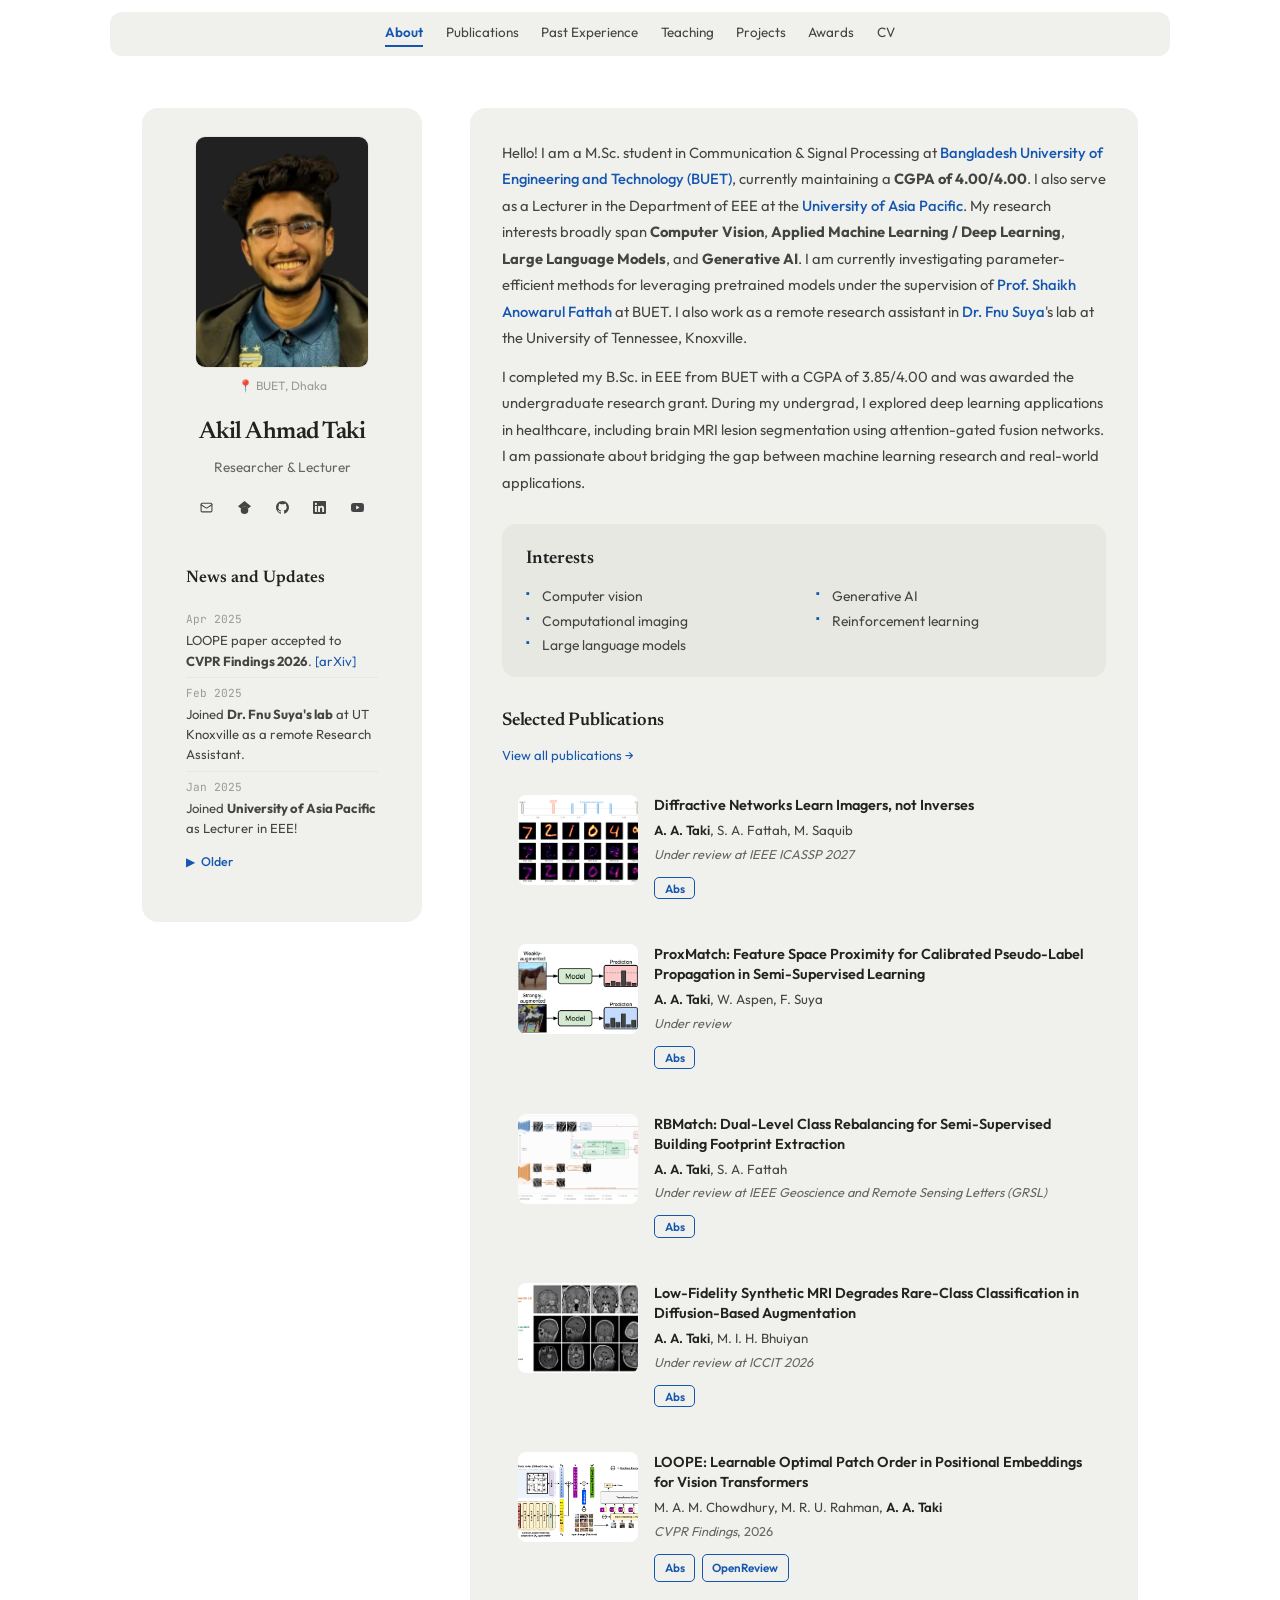
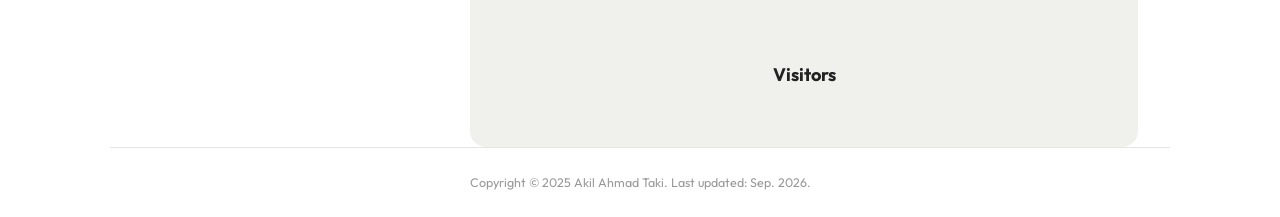
==== index.html @ 706e6439 "added" ====
<!DOCTYPE html>
<html lang="en">
<head>
<meta charset="UTF-8">
<meta name="viewport" content="width=device-width, initial-scale=1.0">
<title>Akil Ahmad Taki</title>
<link href="https://fonts.googleapis.com/css2?family=Newsreader:ital,wght@0,400;0,500;0,600;1,400&family=Outfit:wght@300;400;500;600&family=JetBrains+Mono:wght@400&display=swap" rel="stylesheet">
<link rel="icon" type="image/png" href="favicon.png">
<link rel="stylesheet" href="style.css">
<link rel="stylesheet" href="publications.css">
<link rel="stylesheet" href="about.css">
</head>
<body>

<!-- Navigation -->
<nav>
  <div class="nav-inner">
    <div class="nav-links">
      <a href="index.html" class="active">About</a>
      <a href="publications.html">Publications</a>
      <a href="past-experience.html">Past Experience</a>
      <a href="teaching.html">Teaching</a>
      <a href="projects.html">Projects</a>
      <a href="awards.html">Awards</a>
      <a href="assets/Akil_Ahmad_Taki_CV.pdf" target="_blank">CV</a>
    </div>
  </div>
</nav>

<!-- Two-column layout -->
<div class="home-layout">

  <!-- ════ LEFT SIDEBAR ════ -->
  <aside class="sidebar">

    <div class="photo-frame">
      <img src="pp.jpg" alt="Akil Ahmad Taki">
    </div>
    <div class="photo-caption">📍 BUET, Dhaka</div>

    <div class="sidebar-name">Akil Ahmad Taki</div>
    <div class="sidebar-title">Researcher &amp; Lecturer</div>

    <div class="sidebar-social">
      <a href="mailto:akilahmadtaki.eee.buet@gmail.com" title="Email">
        <svg xmlns="http://www.w3.org/2000/svg" width="20" height="20" viewBox="0 0 24 24" fill="none" stroke="currentColor" stroke-width="2" stroke-linecap="round" stroke-linejoin="round"><rect x="2" y="4" width="20" height="16" rx="2"/><path d="m22 7-8.97 5.7a1.94 1.94 0 0 1-2.06 0L2 7"/></svg>
      </a>
      <a href="https://scholar.google.com/citations?user=akil.ahmad.taki" target="_blank" title="Google Scholar">
        <svg xmlns="http://www.w3.org/2000/svg" width="20" height="20" viewBox="0 0 24 24" fill="currentColor"><path d="M5.242 13.769L0 9.5 12 0l12 9.5-5.242 4.269C17.548 11.249 14.978 9.5 12 9.5c-2.977 0-5.548 1.748-6.758 4.269zM12 10a7 7 0 1 0 0 14 7 7 0 0 0 0-14z"/></svg>
      </a>
      <a href="https://github.com/akilahmadtaki" target="_blank" title="GitHub">
        <svg xmlns="http://www.w3.org/2000/svg" width="20" height="20" viewBox="0 0 24 24" fill="currentColor"><path d="M12 0C5.374 0 0 5.373 0 12c0 5.302 3.438 9.8 8.207 11.387.599.111.793-.261.793-.577v-2.234c-3.338.726-4.033-1.416-4.033-1.416-.546-1.387-1.333-1.756-1.333-1.756-1.089-.745.083-.729.083-.729 1.205.084 1.839 1.237 1.839 1.237 1.07 1.834 2.807 1.304 3.492.997.107-.775.418-1.305.762-1.604-2.665-.305-5.467-1.334-5.467-5.931 0-1.311.469-2.381 1.236-3.221-.124-.303-.535-1.524.117-3.176 0 0 1.008-.322 3.301 1.23A11.509 11.509 0 0 1 12 5.803c1.02.005 2.047.138 3.006.404 2.291-1.552 3.297-1.23 3.297-1.23.653 1.653.242 2.874.118 3.176.77.84 1.235 1.911 1.235 3.221 0 4.609-2.807 5.624-5.479 5.921.43.372.823 1.102.823 2.222v3.293c0 .319.192.694.801.576C20.566 21.797 24 17.3 24 12c0-6.627-5.373-12-12-12z"/></svg>
      </a>
      <a href="https://linkedin.com/in/akil-ahmad-taki" target="_blank" title="LinkedIn">
        <svg xmlns="http://www.w3.org/2000/svg" width="20" height="20" viewBox="0 0 24 24" fill="currentColor"><path d="M20.447 20.452h-3.554v-5.569c0-1.328-.027-3.037-1.852-3.037-1.853 0-2.136 1.445-2.136 2.939v5.667H9.351V9h3.414v1.561h.046c.477-.9 1.637-1.85 3.37-1.85 3.601 0 4.267 2.37 4.267 5.455v6.286zM5.337 7.433a2.062 2.062 0 0 1-2.063-2.065 2.064 2.064 0 1 1 2.063 2.065zm1.782 13.019H3.555V9h3.564v11.452zM22.225 0H1.771C.792 0 0 .774 0 1.729v20.542C0 23.227.792 24 1.771 24h20.451C23.2 24 24 23.227 24 22.271V1.729C24 .774 23.2 0 22.222 0h.003z"/></svg>
      </a>
      <a href="https://youtube.com/@YOUR_CHANNEL" target="_blank" title="YouTube">
        <svg xmlns="http://www.w3.org/2000/svg" width="20" height="20" viewBox="0 0 24 24" fill="currentColor"><path d="M23.498 6.186a3.016 3.016 0 0 0-2.122-2.136C19.505 3.545 12 3.545 12 3.545s-7.505 0-9.377.505A3.017 3.017 0 0 0 .502 6.186C0 8.07 0 12 0 12s0 3.93.502 5.814a3.016 3.016 0 0 0 2.122 2.136c1.871.505 9.376.505 9.376.505s7.505 0 9.377-.505a3.015 3.015 0 0 0 2.122-2.136C24 15.93 24 12 24 12s0-3.93-.502-5.814zM9.545 15.568V8.432L15.818 12l-6.273 3.568z"/></svg>
      </a>
    </div>

    <!-- News -->
    <div class="sidebar-news">
      <h3>News and Updates</h3>
      <ul class="sidebar-news-list">
        <li>
          <span class="news-date">Apr 2025</span>
          LOOPE paper accepted to <strong>CVPR Findings 2026</strong>. <a href="https://doi.org/10.48550/arXiv.2504.14386" target="_blank">[arXiv]</a>
        </li>
        <li>
          <span class="news-date">Feb 2025</span>
          Joined <strong>Dr. Fnu Suya's lab</strong> at UT Knoxville as a remote Research Assistant.
        </li>
        <li>
          <span class="news-date">Jan 2025</span>
          Joined <strong>University of Asia Pacific</strong> as Lecturer in EEE!
        </li>
      </ul>

      <button class="news-toggle" onclick="document.querySelector('.news-older').classList.toggle('open'); this.querySelector('.arrow').textContent = this.querySelector('.arrow').textContent === '▶' ? '▼' : '▶'">
        <span class="arrow">▶</span> Older
      </button>

      <div class="news-older">
        <ul class="sidebar-news-list">
          <li>
            <span class="news-date">2025</span>
            Two journal papers published in <strong>Scientific Reports</strong> and <strong>Results in Engineering</strong>.
          </li>
          <li>
            <span class="news-date">Oct 2024</span>
            Started M.Sc. in Communication &amp; Signal Processing at <strong>BUET</strong>.
          </li>
          <li>
            <span class="news-date">Aug 2024</span>
            Joined <strong>Daffodil International University</strong> as Lecturer.
          </li>
          <li>
            <span class="news-date">Jul 2024</span>
            Graduated B.Sc. in EEE from <strong>BUET</strong> with CGPA 3.85/4.00.
          </li>
          <li>
            <span class="news-date">2024</span>
            Paper accepted at <strong>ICEEICT 2024</strong>. <a href="https://doi.org/10.1109/ICEEICT62016.2024.10534354" target="_blank">[DOI]</a>
          </li>
          <li>
            <span class="news-date">Mar 2024</span>
            Participated in <strong>IEEE VIP CUP</strong> — OCT image denoising.
          </li>
        </ul>
      </div>
    </div>

  </aside>

  <!-- ════ RIGHT MAIN CONTENT ════ -->
  <main class="main-content">

    <!-- About -->
    <p class="about-text">
      Hello! I am a M.Sc. student in Communication &amp; Signal Processing at
      <a href="https://www.buet.ac.bd/" target="_blank">Bangladesh University of Engineering and Technology (BUET)</a>,
      currently maintaining a <strong>CGPA of 4.00/4.00</strong>. I also serve as a Lecturer in the Department of EEE at the
      <a href="https://www.uap-bd.edu/" target="_blank">University of Asia Pacific</a>.
      My research interests broadly span <strong>Computer Vision</strong>,
      <strong>Applied Machine Learning / Deep Learning</strong>,
      <strong>Large Language Models</strong>, and <strong>Generative AI</strong>.
      I am currently investigating parameter-efficient methods for leveraging pretrained models under the supervision of
      <a href="https://eee.buet.ac.bd/faculty/dr-shaikh-anowarul-fattah/" target="_blank">Prof. Shaikh Anowarul Fattah</a>
      at BUET. I also work as a remote research assistant in
      <a href="https://fsuya.org/" target="_blank">Dr. Fnu Suya</a>'s lab at the University of Tennessee, Knoxville.
    </p>

    <p class="about-text">
      I completed my B.Sc. in EEE from BUET with a CGPA of 3.85/4.00 and was awarded the
      undergraduate research grant. During my undergrad, I explored deep learning applications
      in healthcare, including brain MRI lesion segmentation using attention-gated fusion networks.
      I am passionate about bridging the gap between machine learning research and real-world applications.
    </p>

    <!-- ══ Research Interests Box ══ -->
    <div class="interest-box">
      <h2 class="interest-title">Interests</h2>
      <ul class="interest-list">
        <!-- <li>Parameter-efficient fine-tuning</li> -->
        <!-- <li>Semi-supervised learning</li> -->
        <li>Computer vision </li>
        <!-- <li>Medical image analysis</li> -->
        <li>Computational imaging</li>
        <li>Large language models</li>
        <li>Generative AI</li>
        <li>Reinforcement learning</li>

      </ul>
    </div>

    <!-- ══ Selected Publications ══ -->
    <h2 class="section-title">Selected Publications</h2>
    <p class="viewall-link"><a href="publications.html">View all publications &rarr;</a></p>

    <div class="pub-entry">
      <div class="pub-thumb">
        <img src="images/op1.png" alt="Diffractive optical networks">
      </div>
      <div class="pub-content">
        <h3>Diffractive Networks Learn Imagers, not Inverses</h3>
        <p class="pub-auth"><em>A. A. Taki</em>, S. A. Fattah, M. Saquib</p>
        <p class="pub-place"><em>Under review at IEEE ICASSP 2027</em></p>
        <div class="pub-badges">
          <button class="badge abs-btn" onclick="toggleAbs(this)">Abs</button>
        </div>
        <div class="pub-abstract">
          We show that diffractive optical networks trained for reconstruction through random phase diffusers learn generic imaging operators rather than diffuser-specific inverses, using trainable phase-only layers and differentiable wave propagation.
        </div>
      </div>
    </div>

    <div class="pub-entry">
      <div class="pub-thumb">
        <img src="images/pm1.png" alt="ProxMatch semi-supervised learning">
      </div>
      <div class="pub-content">
        <h3>ProxMatch: Feature Space Proximity for Calibrated Pseudo-Label Propagation in Semi-Supervised Learning</h3>
        <p class="pub-auth"><em>A. A. Taki</em>, W. Aspen, F. Suya</p>
        <p class="pub-place"><em>Under review</em></p>
        <div class="pub-badges">
          <button class="badge abs-btn" onclick="toggleAbs(this)">Abs</button>
        </div>
        <div class="pub-abstract">
          Unlabeled data points should be selected for training only when they lie close to labeled points in feature space, as proximity indicates higher prediction confidence. We use this principle to calibrate pseudo-label propagation in semi-supervised learning.
        </div>
      </div>
    </div>

    <div class="pub-entry">
      <div class="pub-thumb">
        <img src="images/rb1.png" alt="RBMatch building footprint extraction">
      </div>
      <div class="pub-content">
        <h3>RBMatch: Dual-Level Class Rebalancing for Semi-Supervised Building Footprint Extraction</h3>
        <p class="pub-auth"><em>A. A. Taki</em>, S. A. Fattah</p>
        <p class="pub-place"><em>Under review at IEEE Geoscience and Remote Sensing Letters (GRSL)</em></p>
        <div class="pub-badges">
          <button class="badge abs-btn" onclick="toggleAbs(this)">Abs</button>
        </div>
        <div class="pub-abstract">
          A class-rebalancing self-training framework for semi-supervised building footprint extraction, combining adaptive thresholding, confidence-aware loss reweighting, and distribution alignment at both pixel and image levels.
        </div>
      </div>
    </div>

    <div class="pub-entry">
      <div class="pub-thumb">
        <img src="images/mr1.png" alt="Synthetic MRI diffusion augmentation">
      </div>
      <div class="pub-content">
        <h3>Low-Fidelity Synthetic MRI Degrades Rare-Class Classification in Diffusion-Based Augmentation</h3>
        <p class="pub-auth"><em>A. A. Taki</em>, M. I. H. Bhuiyan</p>
        <p class="pub-place"><em>Under review at ICCIT 2026</em></p>
        <div class="pub-badges">
          <button class="badge abs-btn" onclick="toggleAbs(this)">Abs</button>
        </div>
        <div class="pub-abstract">
          We show that low-fidelity synthetic MRI generated by few-shot adapted diffusion models degrades rare-class classification performance, with LoRA-adapted Stable Diffusion failing to capture MRI global intensity structure that a from-scratch diffusion model resolves.
        </div>
      </div>
    </div>

    <div class="pub-entry">
      <div class="pub-thumb">
        <img src="images/loop1.png" alt="LOOPE positional embeddings">
      </div>
      <div class="pub-content">
        <h3>LOOPE: Learnable Optimal Patch Order in Positional Embeddings for Vision Transformers</h3>
        <p class="pub-auth">M. A. M. Chowdhury, M. R. U. Rahman, <em>A. A. Taki</em></p>
        <p class="pub-place"><em>CVPR Findings</em>, 2026</p>
        <div class="pub-badges">
          <button class="badge abs-btn" onclick="toggleAbs(this)">Abs</button>
          <a href="https://doi.org/10.48550/arXiv.2504.14386" target="_blank" class="badge">OpenReview</a>
        </div>
        <div class="pub-abstract">
          We propose a novel method to determine optimal patch ordering for spatial position embeddings in Vision Transformers, ensuring minimal loss of positional information while maintaining computational efficiency. We also introduce a controlled experiment using minimal pixel configurations to analyse the behaviour of different positional encodings.
        </div>
      </div>
    </div>

    <!-- Visitor Map -->
    <div class="visitor-map">
      <h3>Visitors</h3>
      <script type="text/javascript" id="mapmyvisitors" src="https://mapmyvisitors.com/map.js?cl=000000&w=800&t=n&d=4zmxsecRHGD5eDYR2ypuUjG4uauy2ut8uDnkuDLKRHQ&co=f0f0ec&ct=443636"></script>
    </div>

  </main>

</div>

<!-- Footer -->
<div class="home-footer">
  Copyright &copy; 2025 Akil Ahmad Taki. Last updated: Sep. 2026.
</div>

<script>
function toggleAbs(btn) {
  var abs = btn.closest('.pub-content').querySelector('.pub-abstract');
  abs.classList.toggle('open');
  btn.classList.toggle('active');
}
</script>

</body>
</html>
---- style.css ----
:root {
  --bg: #ffffff;
  --text: #222;
  --text-mid: #444;
  --text-light: #666;
  --text-muted: #999;
  --accent: #1557b0;
  --accent-hover: #0d3d80;
  --border: #e5e5e5;
  --sidebar-bg: #f8f8f6;
  --serif: 'Newsreader', Georgia, serif;
  --sans: 'Outfit', 'Segoe UI', sans-serif;
  --mono: 'JetBrains Mono', monospace;
}

* { margin: 0; padding: 0; box-sizing: border-box; }
html { scroll-behavior: smooth; }

body {
  font-family: var(--sans);
  background: var(--bg);
  color: var(--text);
  font-size: 15.5px;
  line-height: 1.7;
  -webkit-font-smoothing: antialiased;
}

a { color: var(--accent); text-decoration: none; }
a:hover { color: var(--accent-hover); text-decoration: underline; }

/* ── Top Nav ── */
/* nav {
  border-bottom: 1px solid var(--border);
  background: var(--bg);
  position: sticky;
  top: 0;
  z-index: 100;
}
.nav-inner {
  max-width: 1060px;
  margin: 0 auto;
  padding: 0 2rem;
  display: flex;
  align-items: center;
  justify-content: center;
  height: 52px;
} */
 /* ── Top Nav ── */
nav {
  background: var(--bg);
  position: sticky;
  top: 0;
  z-index: 100;
  padding: .75rem 2rem;
}
.nav-inner {
  max-width: 1060px;
  margin: 0 auto;
  padding: 0 1.5rem;
  display: flex;
  align-items: center;
  justify-content: center;
  height: 44px;
  background: #f0f0ec;
  border-radius: 12px;
}
.nav-links { display: flex; gap: 1.4rem; flex-wrap: wrap; justify-content: center; }
.nav-links a {
  font-size: .84rem;
  font-weight: 400;
  color: var(--text-mid);
  text-decoration: none;
  padding-bottom: 2px;
}
.nav-links a:hover { color: var(--accent); text-decoration: none; }
.nav-links a.active {
  color: var(--accent);
  font-weight: 600;
  border-bottom: 2px solid var(--accent);
}

/* ── Two-column Home Layout ── */
.home-layout {
  max-width: 1060px;
  margin: 0 auto;
  padding: 2.5rem 2rem 0;
  display: grid;
  grid-template-columns: 280px 1fr;
  gap: 3rem;
  align-items: start;
}

/* ── Left Sidebar ── */
/* ── Left Sidebar ── */
.sidebar {
  position: sticky;
  top: 70px;
  background: #f0f0ec;
  border-radius: 16px;
  padding: 1.75rem 1.5rem;
}
.sidebar .photo-frame {
  width: 75%;
  margin: 0 auto;
  aspect-ratio: 3/4;
  border-radius: 10px;
  overflow: hidden;
  background: transparent;
  border: 1px solid var(--border);
}
/* .sidebar .photo-frame {
  width: 75%;
  aspect-ratio: 3/4;
  border-radius: 10px;
  overflow: hidden;
  background: linear-gradient(135deg, #e8eef5, #f0eeea);
  display: flex;
  align-items: center;
  justify-content: center;
  border: 1px solid var(--border);
} */
.sidebar .photo-frame img {
  width: 100%;
  height: 100%;
  object-fit: cover;
}
.sidebar .photo-frame .initials {
  font-family: var(--serif);
  font-size: 3rem;
  font-weight: 600;
  color: var(--accent);
  opacity: .35;
}
.sidebar .photo-caption {
  font-size: .75rem;
  color: var(--text-muted);
  text-align: center;
  margin-top: .5rem;
}
.sidebar .sidebar-name {
  font-family: var(--serif);
  font-size: 1.5rem;
  font-weight: 600;
  text-align: center;
  margin-top: 1rem;
  letter-spacing: -.02em;
}
.sidebar .sidebar-title {
  font-size: .85rem;
  color: var(--text-light);
  text-align: center;
  margin-top: .15rem;
}

/* Sidebar social icons */
.sidebar-social {
  display: flex;
  justify-content: center;
  gap: .75rem;
  margin-top: 1rem;
  flex-wrap: wrap;
}
/* 

*/
.sidebar-social a {
  display: inline-flex;
  align-items: center;
  color: var(--text-mid);
  padding: .4rem;
  transition: all .2s;
}
.sidebar-social a:hover {
  color: var(--accent);
  border-color: var(--accent);
  text-decoration: none;
}
.sidebar-social a svg { width: 13px; height: 13px; flex-shrink: 0; }

/* Sidebar News */
/* Sidebar News */
.sidebar-news {
  margin-top: 1.5rem;
  padding: 1.25rem 1.25rem;
  background: #f0f0ec;
  border-radius: 14px;
}
.sidebar-news h3 {
  font-family: var(--serif);
  font-size: 1.05rem;
  font-weight: 600;
  margin-bottom: .75rem;
}
.sidebar-news-list { list-style: none; }
.sidebar-news-list li {
  padding: .4rem 0;
  font-size: .82rem;
  color: var(--text-mid);
  line-height: 1.55;
}
.sidebar-news-list li + li { border-top: 1px solid rgba(0,0,0,.04); }
.sidebar-news-list .news-date {
  font-family: var(--mono);
  font-size: .7rem;
  color: var(--text-muted);
  display: block;
  margin-bottom: .1rem;
}
.news-toggle {
  display: inline-flex;
  align-items: center;
  gap: .35rem;
  font-size: .78rem;
  font-weight: 500;
  color: var(--accent);
  cursor: pointer;
  margin-top: .4rem;
  padding: .2rem 0;
  border: none;
  background: none;
  font-family: var(--sans);
}
.news-toggle:hover { text-decoration: underline; }
.news-older { display: none; }
.news-older.open { display: block; }

/* ── Right Main Content ── */
/* ── Right Main Content ── */
.main-content {
  min-width: 0;
  background: #f0f0ec;
  border-radius: 16px;
  padding: 2rem 2rem;
}
/* .main-content {
  min-width: 0;
} */
.main-content .about-text {
  font-size: .92rem;
  color: var(--text-mid);
  line-height: 1.8;
}
.main-content .about-text a { font-weight: 500; }
.main-content .about-text + .about-text { margin-top: .75rem; }

/* ── Divider ── */
hr {
  border: none;
  border-top: 1px solid var(--border);
  margin: 2rem 0;
}

/* ── Section titles ── */
.section-title {
  font-family: var(--serif);
  font-size: 1.15rem;
  font-weight: 600;
  margin-bottom: 1rem;
  letter-spacing: -.01em;
  color: var(--text);
}

/* ── Publications ── */
.pub-item { padding: .75rem 0; }
.pub-item + .pub-item { border-top: 1px solid rgba(0,0,0,.04); }
.pub-item h3 { font-size: .88rem; font-weight: 600; line-height: 1.45; color: var(--text); }
.pub-item h3 a { color: var(--text); }
.pub-item h3 a:hover { color: var(--accent); }
.pub-authors { font-size: .8rem; color: var(--text-light); margin-top: .2rem; line-height: 1.55; }
.pub-authors .me { font-weight: 600; color: var(--text); }
.pub-venue { font-size: .78rem; color: var(--text-muted); font-style: italic; margin-top: .15rem; }
.pub-links { margin-top: .35rem; display: flex; gap: .6rem; }
.pub-links a { font-size: .76rem; font-weight: 500; color: var(--accent); }

/* ── Single-column container for sub-pages ── */
.container {
  max-width: 860px;
  margin: 0 auto;
  padding: 0 2rem;
}

/* ── Page Header (for sub-pages) ── */
.page-header {
  padding: 2.5rem 0 1.5rem;
}
.page-header h1 {
  font-family: var(--serif);
  font-size: 2rem;
  font-weight: 600;
  letter-spacing: -.02em;
}
.page-header p {
  font-size: .92rem;
  color: var(--text-light);
  margin-top: .25rem;
}

/* ── Research ── */
.research-item { padding: .75rem 0; }
.research-item + .research-item { border-top: 1px solid rgba(0,0,0,.04); }
.research-item h3 { font-size: .9rem; font-weight: 600; color: var(--text); line-height: 1.4; }
.research-item .r-meta { font-size: .82rem; color: var(--text-light); margin-top: .15rem; }
.research-item p { font-size: .85rem; color: var(--text-mid); margin-top: .3rem; line-height: 1.6; }

/* ── Teaching ── */
.teach-item { padding: 1rem 0; }
.teach-item + .teach-item { border-top: 1px solid rgba(0,0,0,.04); }
.teach-item h3 { font-size: .92rem; font-weight: 600; color: var(--text); }
.teach-item .t-meta { font-size: .82rem; color: var(--text-light); margin-top: .15rem; }
.teach-item p { font-size: .85rem; color: var(--text-mid); margin-top: .3rem; line-height: 1.6; }

/* ── Projects ── */
.project-item { padding: 1rem 0; }
.project-item + .project-item { border-top: 1px solid rgba(0,0,0,.04); }
.project-item h3 { font-size: .92rem; font-weight: 600; color: var(--text); line-height: 1.4; }
.project-item .p-tech { font-size: .76rem; color: var(--accent); margin-top: .2rem; font-weight: 500; }
.project-item p { font-size: .85rem; color: var(--text-mid); margin-top: .3rem; line-height: 1.6; }
.project-item .p-supervisor { font-size: .8rem; color: var(--text-muted); margin-top: .3rem; font-style: italic; }

/* ── Education ── */
.edu-item { display: flex; justify-content: space-between; padding: .75rem 0; }
.edu-item + .edu-item { border-top: 1px solid rgba(0,0,0,.04); }
.edu-item h3 { font-size: .95rem; font-weight: 600; }
.edu-degree { font-size: .85rem; color: var(--text-mid); margin-top: .1rem; }
.edu-gpa { font-family: var(--mono); font-size: .82rem; color: var(--accent); white-space: nowrap; align-self: center; }

/* ── Skills ── */
.skills-grid {
  display: grid;
  grid-template-columns: repeat(auto-fill, minmax(200px, 1fr));
  gap: 1.25rem;
}
.skill-group h3 {
  font-size: .75rem;
  font-weight: 600;
  letter-spacing: .06em;
  text-transform: uppercase;
  color: var(--accent);
  margin-bottom: .35rem;
}
.skill-group p { font-size: .88rem; color: var(--text-mid); line-height: 1.6; }

/* ── Awards ── */
.award-list { list-style: none; }
.award-list li {
  padding: .45rem 0;
  font-size: .88rem;
  color: var(--text-mid);
  display: flex;
  align-items: baseline;
  gap: .6rem;
}
.award-list li + li { border-top: 1px solid rgba(0,0,0,.04); }
.award-list li::before {
  content: '\25C6';
  color: var(--accent);
  font-size: .5rem;
  flex-shrink: 0;
}

/* ── Visitor Map ── */
/* /* ── Visitor Map ── */
.visitor-map {
  margin-top: 2.5rem;
  padding: 1.5rem 0;
  text-align: center;
  width: 100%;
}

*/
.visitor-map h3 {
  font-family: var(--serif);
  font-size: 1rem;
  font-weight: 600;
  color: var(--text-light);
  margin-bottom: .75rem;
}

/* ── Footer ── */
footer {
  margin-top: 1.5rem;
  padding: 1.5rem 0;
  border-top: 1px solid var(--border);
  text-align: center;
  font-size: .78rem;
  color: var(--text-muted);
}

/* ── Home footer spans full width ── */
.home-footer {
  max-width: 1060px;
  margin: 0 auto;
  padding: 1.5rem 2rem;
  border-top: 1px solid var(--border);
  text-align: center;
  font-size: .78rem;
  color: var(--text-muted);
}

/* ── Responsive ── */
@media (max-width: 768px) {
  .home-layout {
    grid-template-columns: 1fr;
    gap: 1.5rem;
    padding: 1.5rem 1.25rem 0;
  }
  .sidebar {
    position: static;
    display: flex;
    flex-direction: column;
    align-items: center;
  }
  .sidebar .photo-frame { width: 180px; }
  .sidebar-news { width: 100%; }
  .nav-links { gap: .8rem; }
  .nav-links a { font-size: .76rem; }
  .container { padding: 0 1.25rem; }
  .edu-item { flex-direction: column; gap: .15rem; }
}

/* ── Fade-in animation ── */
@keyframes fadeIn {
  from { opacity: 0; transform: translateY(12px); }
  to { opacity: 1; transform: translateY(0); }
}
.sidebar { animation: fadeIn .5s ease both; }
.main-content { animation: fadeIn .5s ease both; animation-delay: .15s; }
.page-header, section { animation: fadeIn .5s ease both; }
section:nth-of-type(2) { animation-delay: .1s; }
section:nth-of-type(3) { animation-delay: .15s; }
section:nth-of-type(4) { animation-delay: .2s; }
---- publications.css ----
/* ══════════════════════════════════════
   PUBLICATIONS PAGE
   ══════════════════════════════════════ */

.year-heading {
  font-family: var(--serif);
  font-size: 1.5rem;
  font-weight: 600;
  color: var(--text);
  margin: 2rem 0 1rem;
  padding-bottom: .4rem;
  border-bottom: 2px solid var(--border);
}

.pub-entry {
  display: grid;
  grid-template-columns: 150px 1fr;
  gap: 1.25rem;
  padding: 1.1rem;
  background: #f0f0ec;
  border-radius: 14px;
  margin-bottom: 1rem;
  align-items: start;
  transition: box-shadow .2s ease;
}
.pub-entry:hover {
  box-shadow: 0 4px 16px rgba(0,0,0,.07);
}

/* Thumbnail */
.pub-thumb {
  width: 100%;
  aspect-ratio: 4/3;
  border-radius: 8px;
  overflow: hidden;
  background: linear-gradient(135deg, #e3eaf3, #eae7e0);
  display: flex;
  align-items: center;
  justify-content: center;
}
.pub-thumb img {
  width: 100%;
  height: 100%;
  object-fit: cover;
}
.pub-thumb .thumb-icon {
  font-size: 2rem;
  opacity: .5;
}

/* Content */
.pub-content h3 {
  font-size: .95rem;
  font-weight: 600;
  color: var(--text);
  line-height: 1.4;
}
.pub-auth {
  font-size: .83rem;
  color: var(--text-mid);
  margin-top: .3rem;
  line-height: 1.55;
}
.pub-auth em {
  font-style: normal;
  font-weight: 600;
  color: var(--text);
}
.pub-place {
  font-size: .8rem;
  color: var(--text-light);
  margin-top: .2rem;
}

/* Badges */
.pub-badges {
  display: flex;
  flex-wrap: wrap;
  gap: .4rem;
  margin-top: .7rem;
}
.badge {
  font-size: .73rem;
  font-weight: 600;
  color: var(--accent);
  background: transparent;
  border: 1px solid var(--accent);
  padding: .18rem .6rem;
  border-radius: 5px;
  cursor: pointer;
  font-family: var(--sans);
  transition: all .2s;
  text-decoration: none;
  display: inline-block;
}
.badge:hover {
  background: var(--accent);
  color: #fff;
  text-decoration: none;
}
.badge.active {
  background: var(--accent);
  color: #fff;
}

/* Abstract (hidden by default) */
.pub-abstract {
  display: none;
  font-size: .82rem;
  color: var(--text-mid);
  line-height: 1.65;
  margin-top: .75rem;
  padding: .75rem .9rem;
  background: rgba(255,255,255,.7);
  border-left: 3px solid var(--accent);
  border-radius: 6px;
  text-align: justify;
}
.pub-abstract.open {
  display: block;
}

/* Mobile */
@media (max-width: 680px) {
  .pub-entry {
    grid-template-columns: 1fr;
    gap: .9rem;
  }
  .pub-thumb {
    aspect-ratio: 16/9;
  }
}
---- about.css ----
/* ══════════════════════════════════════
   ABOUT PAGE — Interests box
   ══════════════════════════════════════ */

.interest-box {
  background: #e8e8e2;
  border-radius: 14px;
  padding: 1.2rem 1.5rem;
  margin: 1.75rem 0;
}

.interest-title {
  font-family: var(--serif);
  font-size: 1.15rem;
  font-weight: 600;
  color: var(--text);
  margin-bottom: .6rem;
  letter-spacing: -.01em;
}

.interest-list {
  list-style: none;
  columns: 2;
  column-gap: 1.5rem;
}
.interest-list li {
  position: relative;
  font-size: .87rem;
  color: var(--text-mid);
  line-height: 1.75;
  padding-left: 1rem;
  break-inside: avoid;
}
.interest-list li::before {
  content: '\25AA';
  position: absolute;
  left: 0;
  color: var(--accent);
  font-size: .7rem;
}

/* "View all publications" link under the heading */
.viewall-link {
  font-size: .82rem;
  margin: -.5rem 0 .9rem;
}

/* Home page publication entries sit in a narrower column */
.main-content .pub-entry {
  grid-template-columns: 120px 1fr;
  gap: 1rem;
  padding: .9rem 1rem;
}
.main-content .pub-entry h3 {
  font-size: .9rem;
}

@media (max-width: 680px) {
  .interest-list { columns: 1; }
  .main-content .pub-entry { grid-template-columns: 1fr; }
}
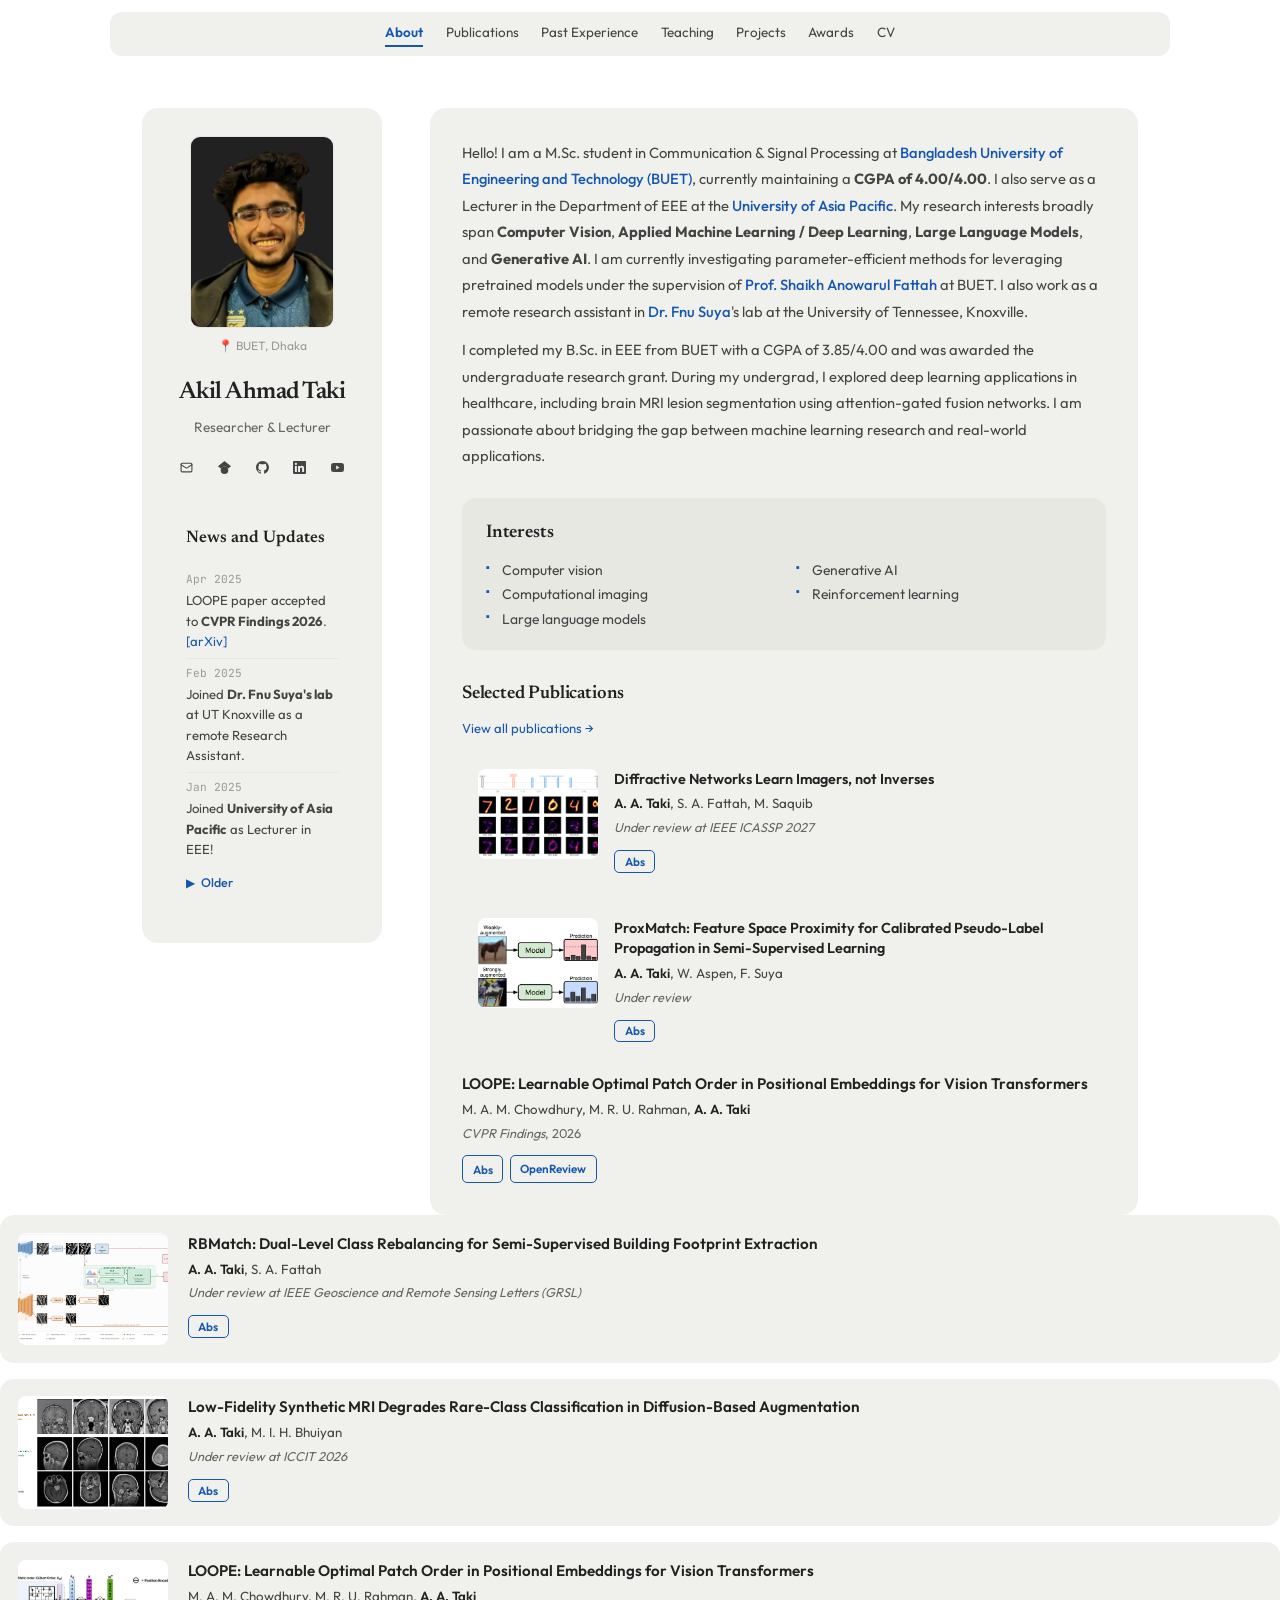
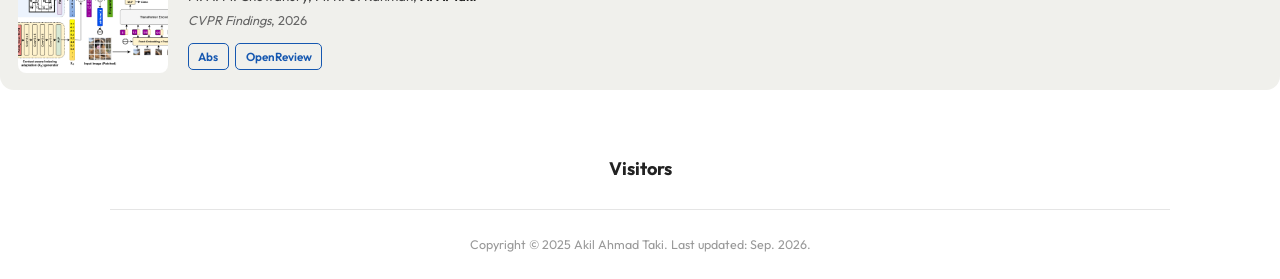
==== commit 74c5787c: "added" ====
--- a/index.html
+++ b/index.html
@@ -191,7 +191,19 @@
         </div>
       </div>
     </div>
-
+ <div class="pub-content">
+        <h3>LOOPE: Learnable Optimal Patch Order in Positional Embeddings for Vision Transformers</h3>
+        <p class="pub-auth">M. A. M. Chowdhury, M. R. U. Rahman, <em>A. A. Taki</em></p>
+        <p class="pub-place"><em>CVPR Findings</em>, 2026</p>
+        <div class="pub-badges">
+          <button class="badge abs-btn" onclick="toggleAbs(this)">Abs</button>
+          <a href="https://doi.org/10.48550/arXiv.2504.14386" target="_blank" class="badge">OpenReview</a>
+        </div>
+        <div class="pub-abstract">
+          We propose a novel method to determine optimal patch ordering for spatial position embeddings in Vision Transformers, ensuring minimal loss of positional information while maintaining computational efficiency. We also introduce a controlled experiment using minimal pixel configurations to analyse the behaviour of different positional encodings.
+        </div>
+      </div>
+    </div>
     <div class="pub-entry">
       <div class="pub-thumb">
         <img src="images/rb1.png" alt="RBMatch building footprint extraction">
--- a/style.css
+++ b/style.css
@@ -85,7 +85,7 @@
   margin: 0 auto;
   padding: 2.5rem 2rem 0;
   display: grid;
-  grid-template-columns: 280px 1fr;
+  grid-template-columns: 240px 1fr;
   gap: 3rem;
   align-items: start;
 }
--- a/about.css
+++ b/about.css
@@ -58,4 +58,13 @@
 @media (max-width: 680px) {
   .interest-list { columns: 1; }
   .main-content .pub-entry { grid-template-columns: 1fr; }
+}
+/* Visitor map fits the content column */
+.main-content .visitor-map {
+  overflow-x: auto;
+}
+.main-content .visitor-map img,
+.main-content .visitor-map canvas {
+  max-width: 100%;
+  height: auto;
 }
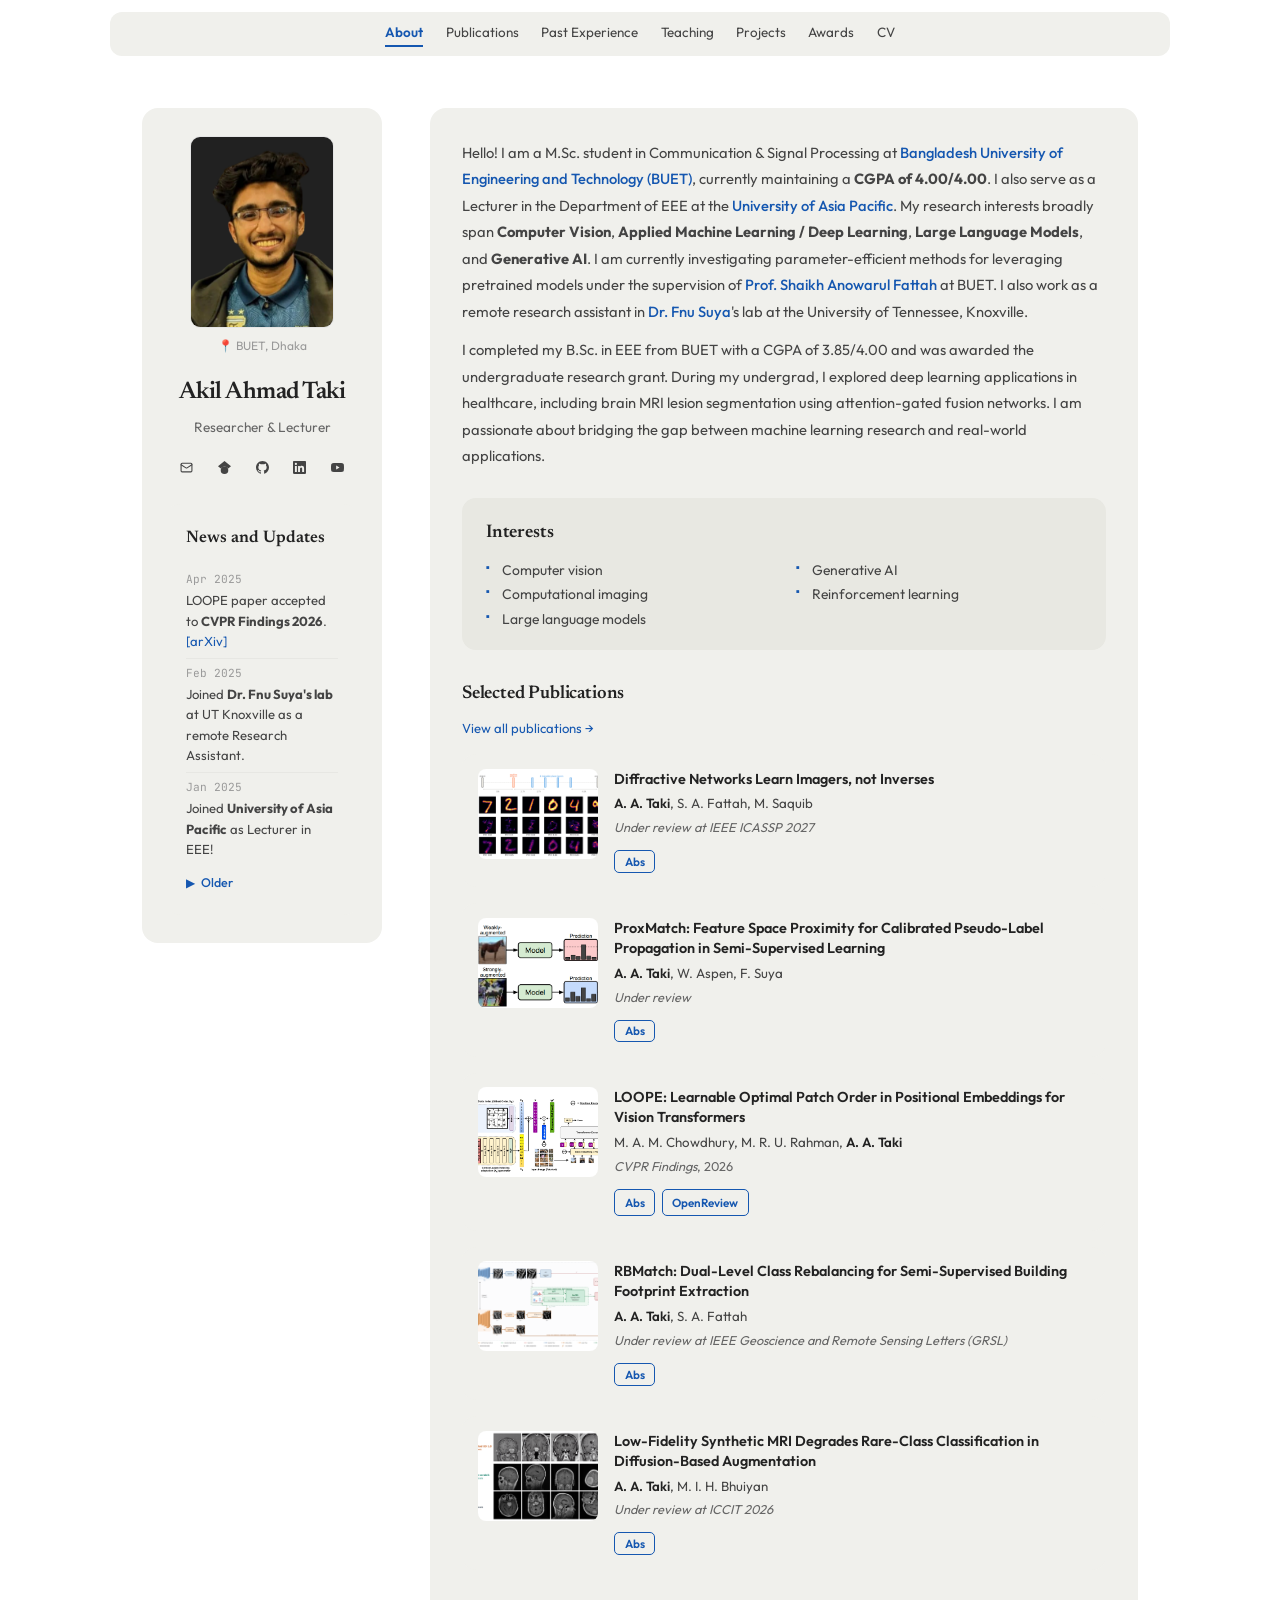
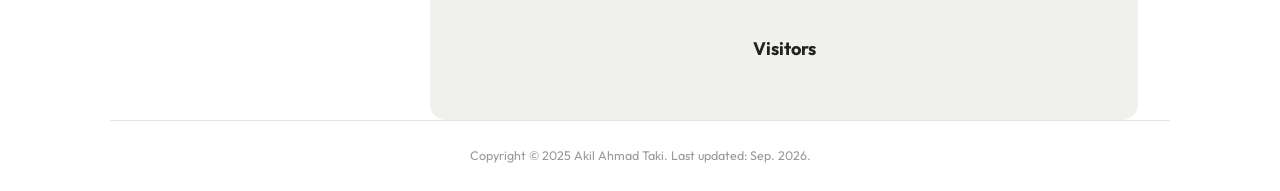
==== commit f3c52be0: "added" ====
--- a/index.html
+++ b/index.html
@@ -191,7 +191,11 @@
         </div>
       </div>
     </div>
- <div class="pub-content">
+ <div class="pub-entry">
+      <div class="pub-thumb">
+        <img src="images/loop1.png" alt="LOOPE positional embeddings">
+      </div>
+      <div class="pub-content">
         <h3>LOOPE: Learnable Optimal Patch Order in Positional Embeddings for Vision Transformers</h3>
         <p class="pub-auth">M. A. M. Chowdhury, M. R. U. Rahman, <em>A. A. Taki</em></p>
         <p class="pub-place"><em>CVPR Findings</em>, 2026</p>
@@ -204,6 +208,7 @@
         </div>
       </div>
     </div>
+
     <div class="pub-entry">
       <div class="pub-thumb">
         <img src="images/rb1.png" alt="RBMatch building footprint extraction">
@@ -238,28 +243,11 @@
       </div>
     </div>
 
-    <div class="pub-entry">
-      <div class="pub-thumb">
-        <img src="images/loop1.png" alt="LOOPE positional embeddings">
-      </div>
-      <div class="pub-content">
-        <h3>LOOPE: Learnable Optimal Patch Order in Positional Embeddings for Vision Transformers</h3>
-        <p class="pub-auth">M. A. M. Chowdhury, M. R. U. Rahman, <em>A. A. Taki</em></p>
-        <p class="pub-place"><em>CVPR Findings</em>, 2026</p>
-        <div class="pub-badges">
-          <button class="badge abs-btn" onclick="toggleAbs(this)">Abs</button>
-          <a href="https://doi.org/10.48550/arXiv.2504.14386" target="_blank" class="badge">OpenReview</a>
-        </div>
-        <div class="pub-abstract">
-          We propose a novel method to determine optimal patch ordering for spatial position embeddings in Vision Transformers, ensuring minimal loss of positional information while maintaining computational efficiency. We also introduce a controlled experiment using minimal pixel configurations to analyse the behaviour of different positional encodings.
-        </div>
-      </div>
-    </div>
-
+    
     <!-- Visitor Map -->
     <div class="visitor-map">
       <h3>Visitors</h3>
-      <script type="text/javascript" id="mapmyvisitors" src="https://mapmyvisitors.com/map.js?cl=000000&w=800&t=n&d=4zmxsecRHGD5eDYR2ypuUjG4uauy2ut8uDnkuDLKRHQ&co=f0f0ec&ct=443636"></script>
+      <script type="text/javascript" id="mapmyvisitors" src="https://mapmyvisitors.com/map.js?cl=000000&w=420&t=n&d=4zmxsecRHGD5eDYR2ypuUjG4uauy2ut8uDnkuDLKRHQ&co=f0f0ec&ct=443636"></script>
     </div>
 
   </main>
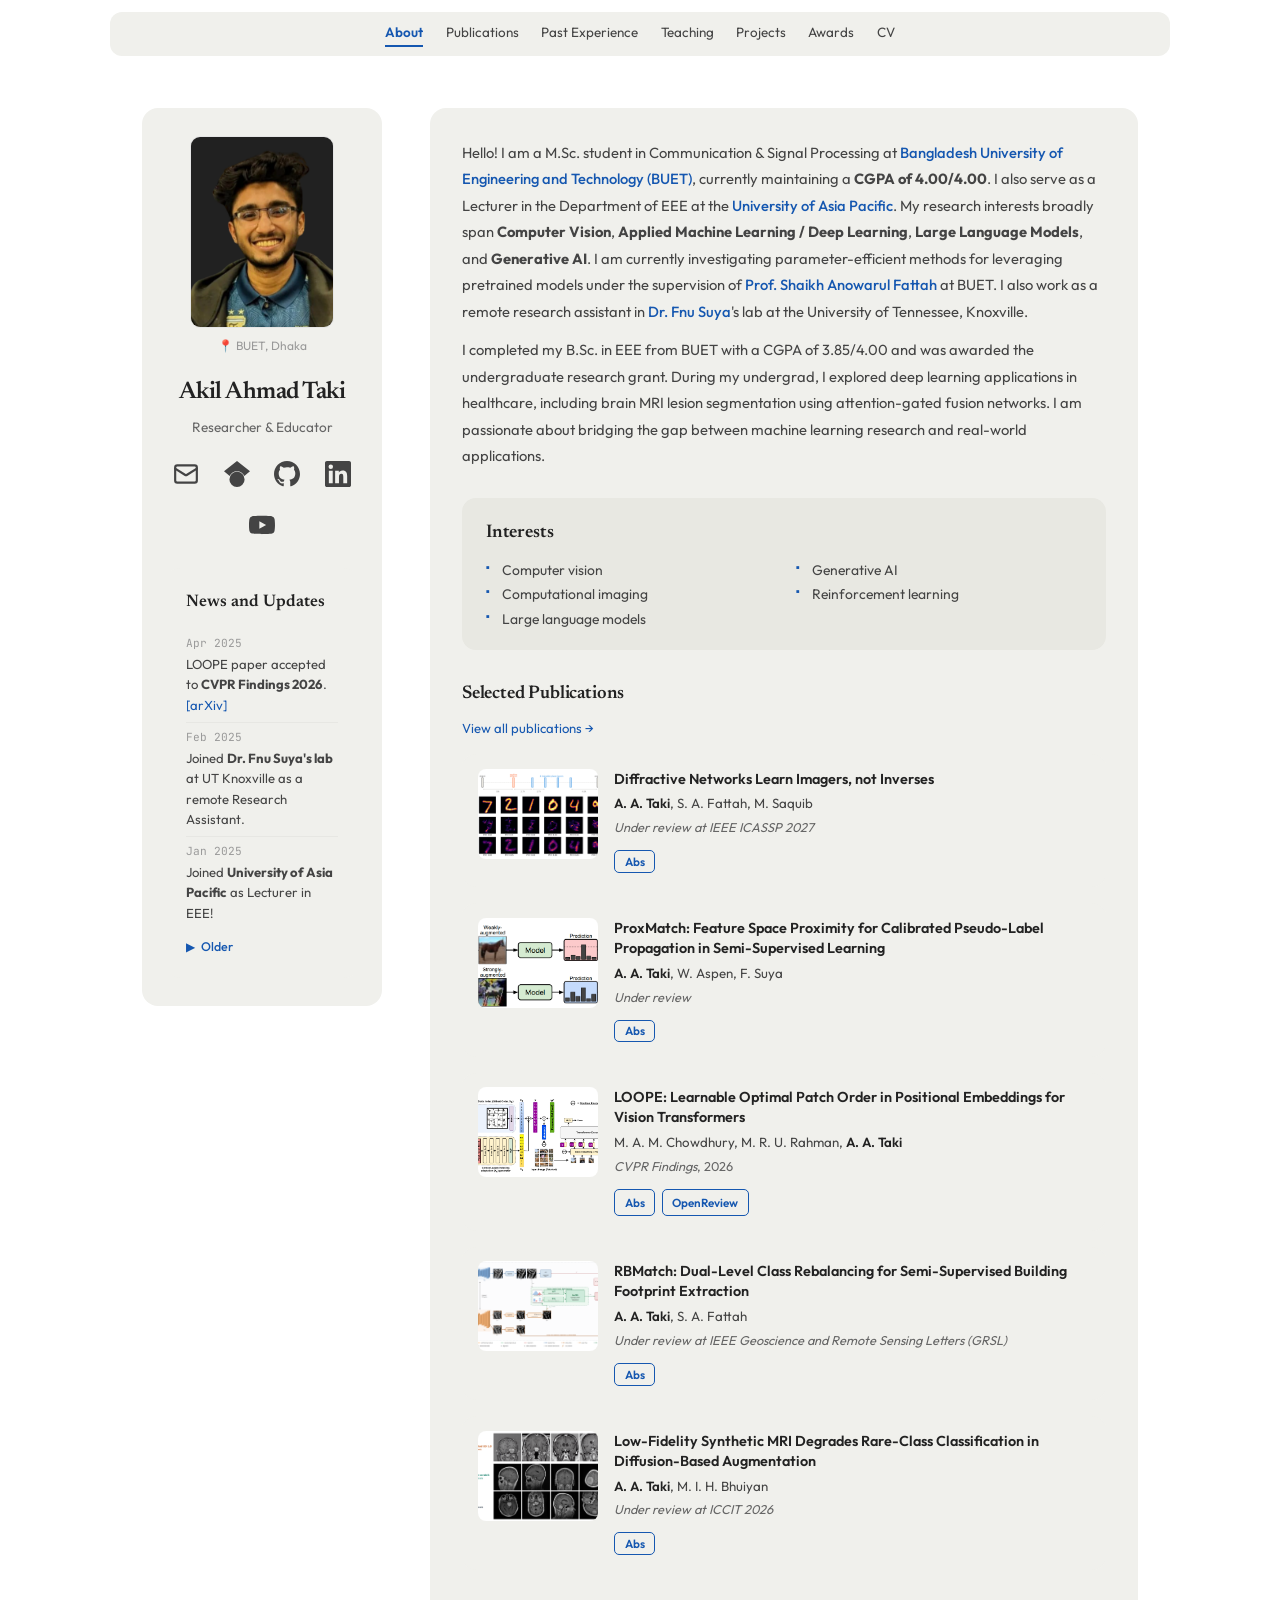
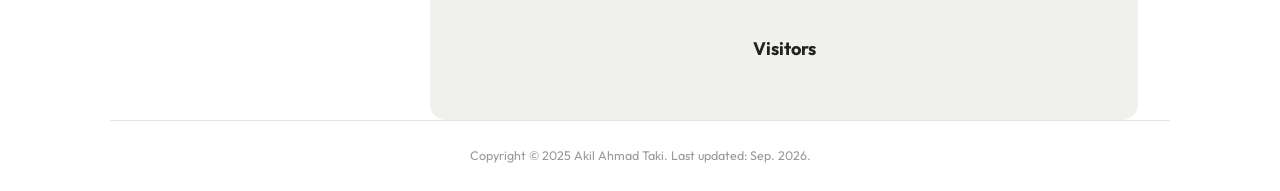
==== commit 76b4de75: "added" ====
--- a/index.html
+++ b/index.html
@@ -39,7 +39,7 @@
     <div class="photo-caption">📍 BUET, Dhaka</div>
 
     <div class="sidebar-name">Akil Ahmad Taki</div>
-    <div class="sidebar-title">Researcher &amp; Lecturer</div>
+    <div class="sidebar-title">Researcher &amp; Educator</div>
 
     <div class="sidebar-social">
       <a href="mailto:akilahmadtaki.eee.buet@gmail.com" title="Email">
--- a/style.css
+++ b/style.css
@@ -175,7 +175,7 @@
   border-color: var(--accent);
   text-decoration: none;
 }
-.sidebar-social a svg { width: 13px; height: 13px; flex-shrink: 0; }
+.sidebar-social a svg { width: 26px; height: 26px; flex-shrink: 0; }
 
 /* Sidebar News */
 /* Sidebar News */
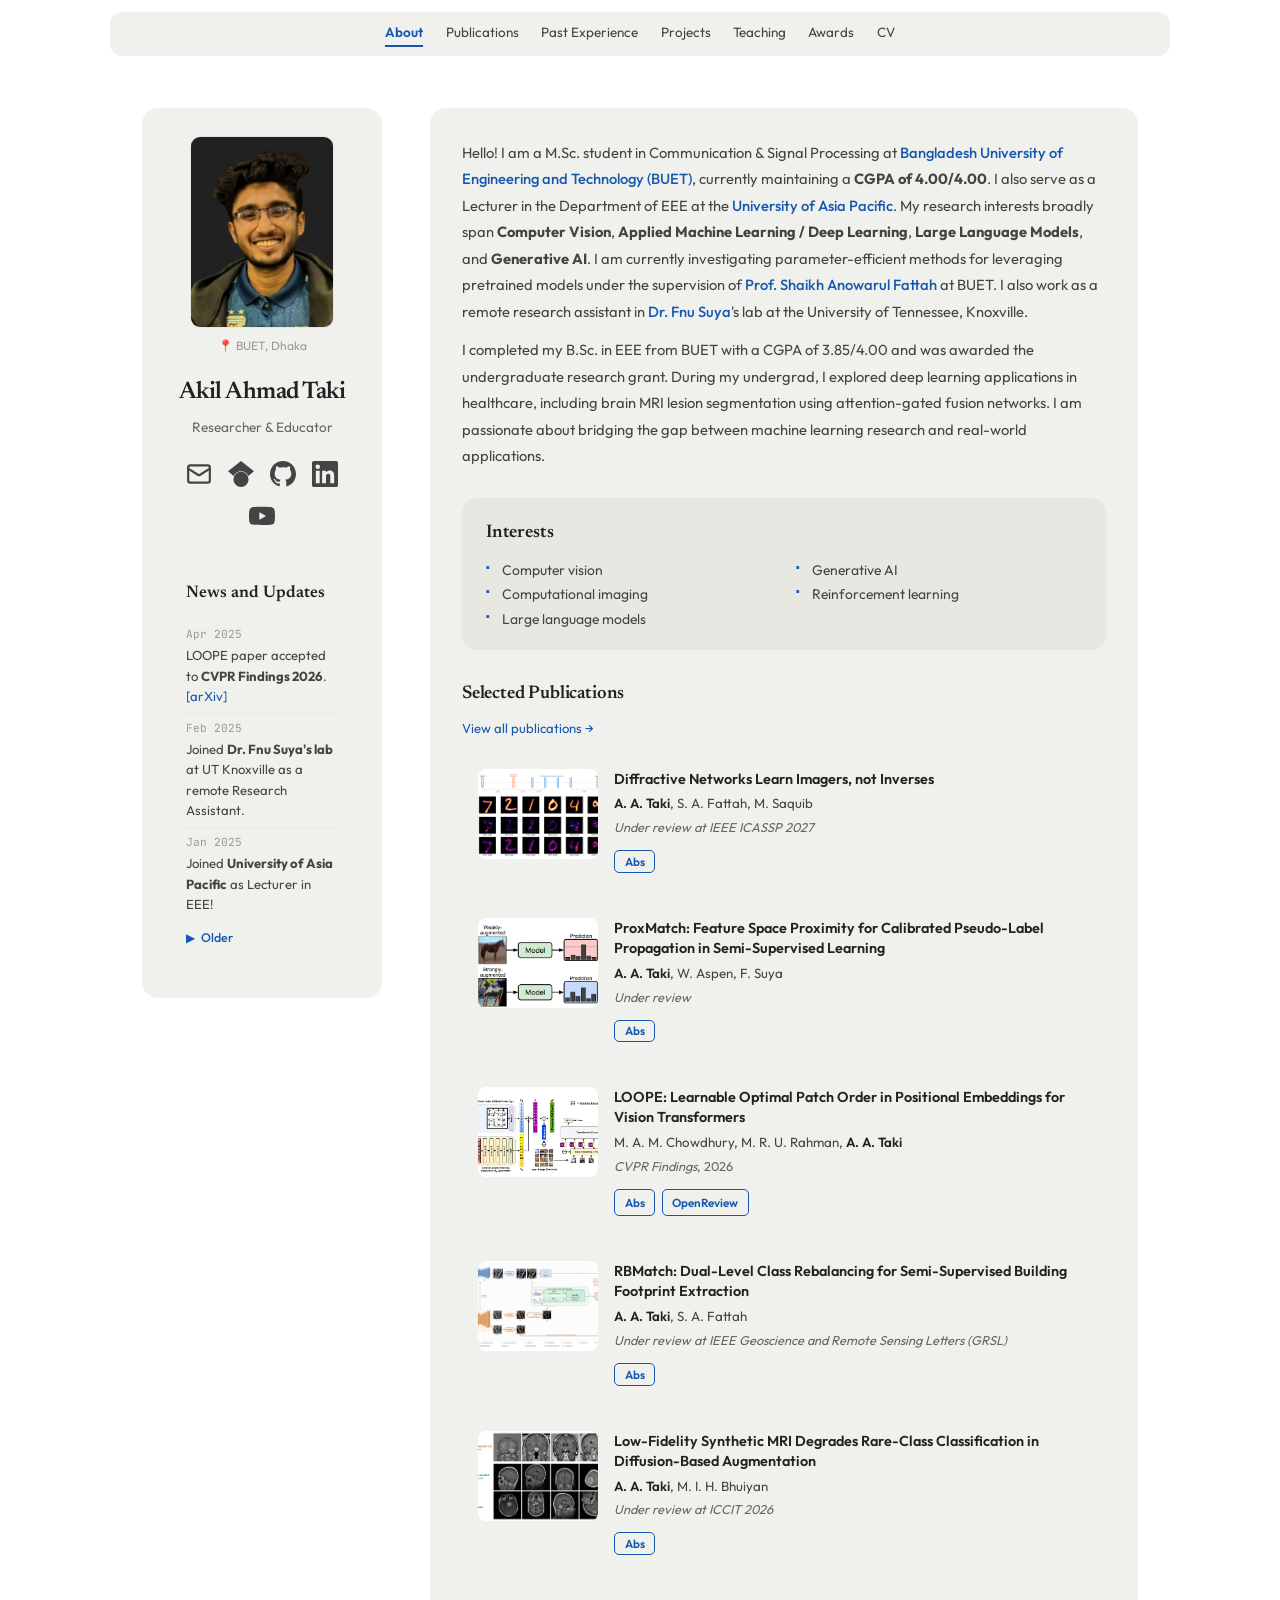
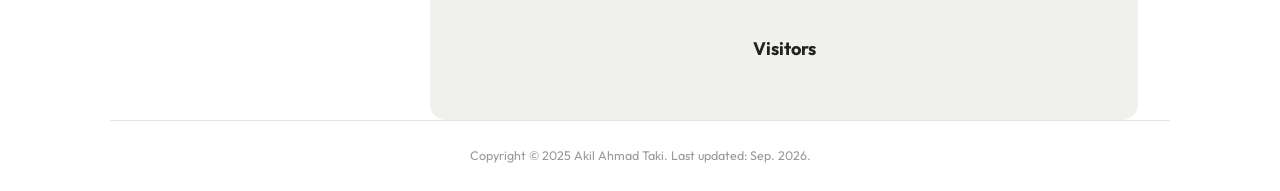
==== commit b2eb6149: "added" ====
--- a/index.html
+++ b/index.html
@@ -19,8 +19,8 @@
       <a href="index.html" class="active">About</a>
       <a href="publications.html">Publications</a>
       <a href="past-experience.html">Past Experience</a>
+      <a href="projects.html">Projects</a>
       <a href="teaching.html">Teaching</a>
-      <a href="projects.html">Projects</a>
       <a href="awards.html">Awards</a>
       <a href="assets/Akil_Ahmad_Taki_CV.pdf" target="_blank">CV</a>
     </div>
--- a/style.css
+++ b/style.css
@@ -156,7 +156,7 @@
 .sidebar-social {
   display: flex;
   justify-content: center;
-  gap: .75rem;
+  gap: .2rem;
   margin-top: 1rem;
   flex-wrap: wrap;
 }
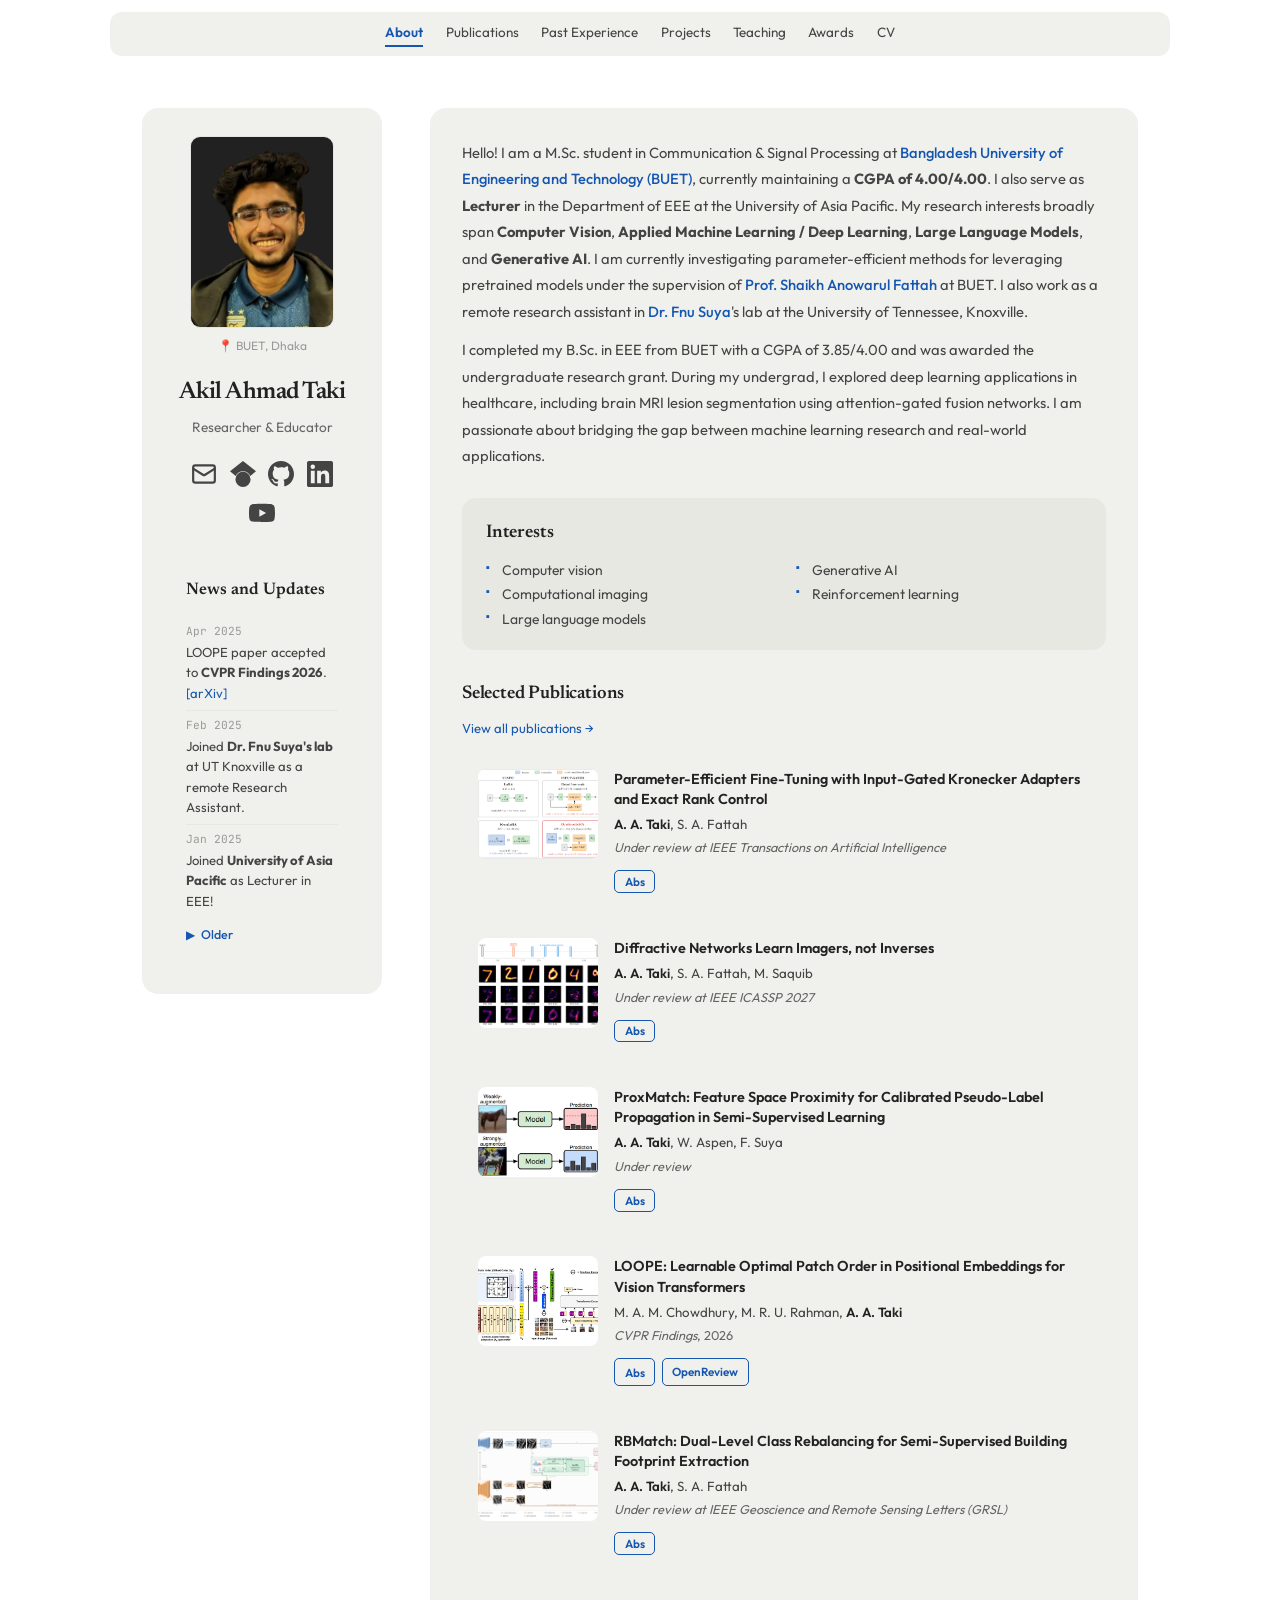
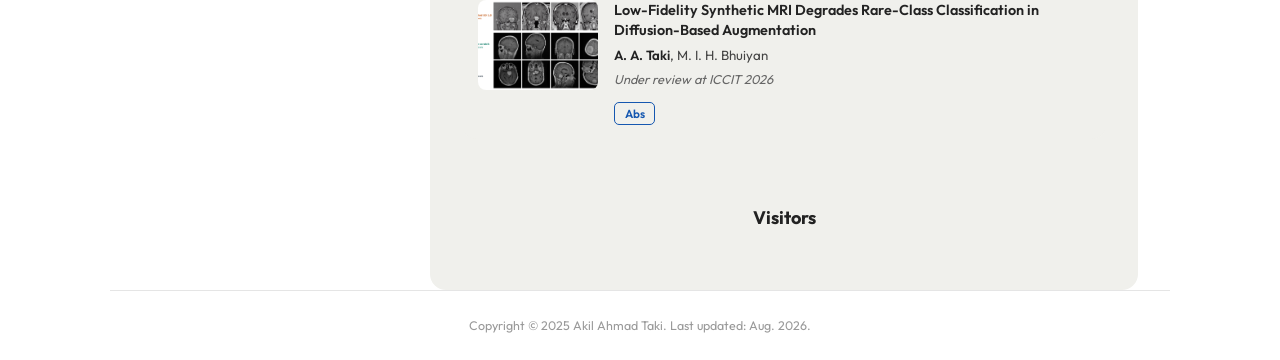
==== commit 66931d30: "modify" ====
--- a/index.html
+++ b/index.html
@@ -120,8 +120,7 @@
     <p class="about-text">
       Hello! I am a M.Sc. student in Communication &amp; Signal Processing at
       <a href="https://www.buet.ac.bd/" target="_blank">Bangladesh University of Engineering and Technology (BUET)</a>,
-      currently maintaining a <strong>CGPA of 4.00/4.00</strong>. I also serve as a Lecturer in the Department of EEE at the
-      <a href="https://www.uap-bd.edu/" target="_blank">University of Asia Pacific</a>.
+      currently maintaining a <strong>CGPA of 4.00/4.00</strong>. I also serve as <strong> Lecturer</strong> in the Department of EEE at the University of Asia Pacific.
       My research interests broadly span <strong>Computer Vision</strong>,
       <strong>Applied Machine Learning / Deep Learning</strong>,
       <strong>Large Language Models</strong>, and <strong>Generative AI</strong>.
@@ -158,6 +157,24 @@
     <h2 class="section-title">Selected Publications</h2>
     <p class="viewall-link"><a href="publications.html">View all publications &rarr;</a></p>
 
+
+    <div class="pub-entry">
+      <div class="pub-thumb">
+        <img src="images/dylora.png" alt="DynKronLoRA Kronecker adapters">
+      </div>
+      <div class="pub-content">
+        <h3>Parameter-Efficient Fine-Tuning with Input-Gated Kronecker Adapters and Exact Rank Control</h3>
+        <p class="pub-auth"><em>A. A. Taki</em>, S. A. Fattah</p>
+        <p class="pub-place"><em>Under review at IEEE Transactions on Artificial Intelligence</em></p>
+        <div class="pub-badges">
+          <button class="badge abs-btn" onclick="toggleAbs(this)">Abs</button>
+        </div>
+        <div class="pub-abstract">
+          Parameter-efficient fine-tuning keeps a pretrained model frozen and trains a small update instead, with the rank of that update fixed in advance and spent equally on every input. We present DynKronLoRA, which places the gate on a frozen random Kronecker factor rather than a low-rank one, so a single gate unit controls many units of rank. The construction yields the realized rank exactly rather than as a bound, and with it the resolution of the gate: input conditioning can help only where per-input rank demand varies by more than one step of that resolution, and both quantities are measurable on the pretrained model before training. Across six medical imaging and language tasks, the Kronecker substrate carries the accuracy advantage at seven to nine times fewer trainable parameters than low-rank adaptation, and the measurement identifies the tasks that repay input conditioning in all six cases.
+        </div>
+      </div>
+    </div>
+
     <div class="pub-entry">
       <div class="pub-thumb">
         <img src="images/op1.png" alt="Diffractive optical networks">
@@ -256,7 +273,7 @@
 
 <!-- Footer -->
 <div class="home-footer">
-  Copyright &copy; 2025 Akil Ahmad Taki. Last updated: Sep. 2026.
+  Copyright &copy; 2025 Akil Ahmad Taki. Last updated: Aug. 2026.
 </div>
 
 <script>
--- a/style.css
+++ b/style.css
@@ -156,7 +156,7 @@
 .sidebar-social {
   display: flex;
   justify-content: center;
-  gap: .2rem;
+  gap: 0;
   margin-top: 1rem;
   flex-wrap: wrap;
 }
